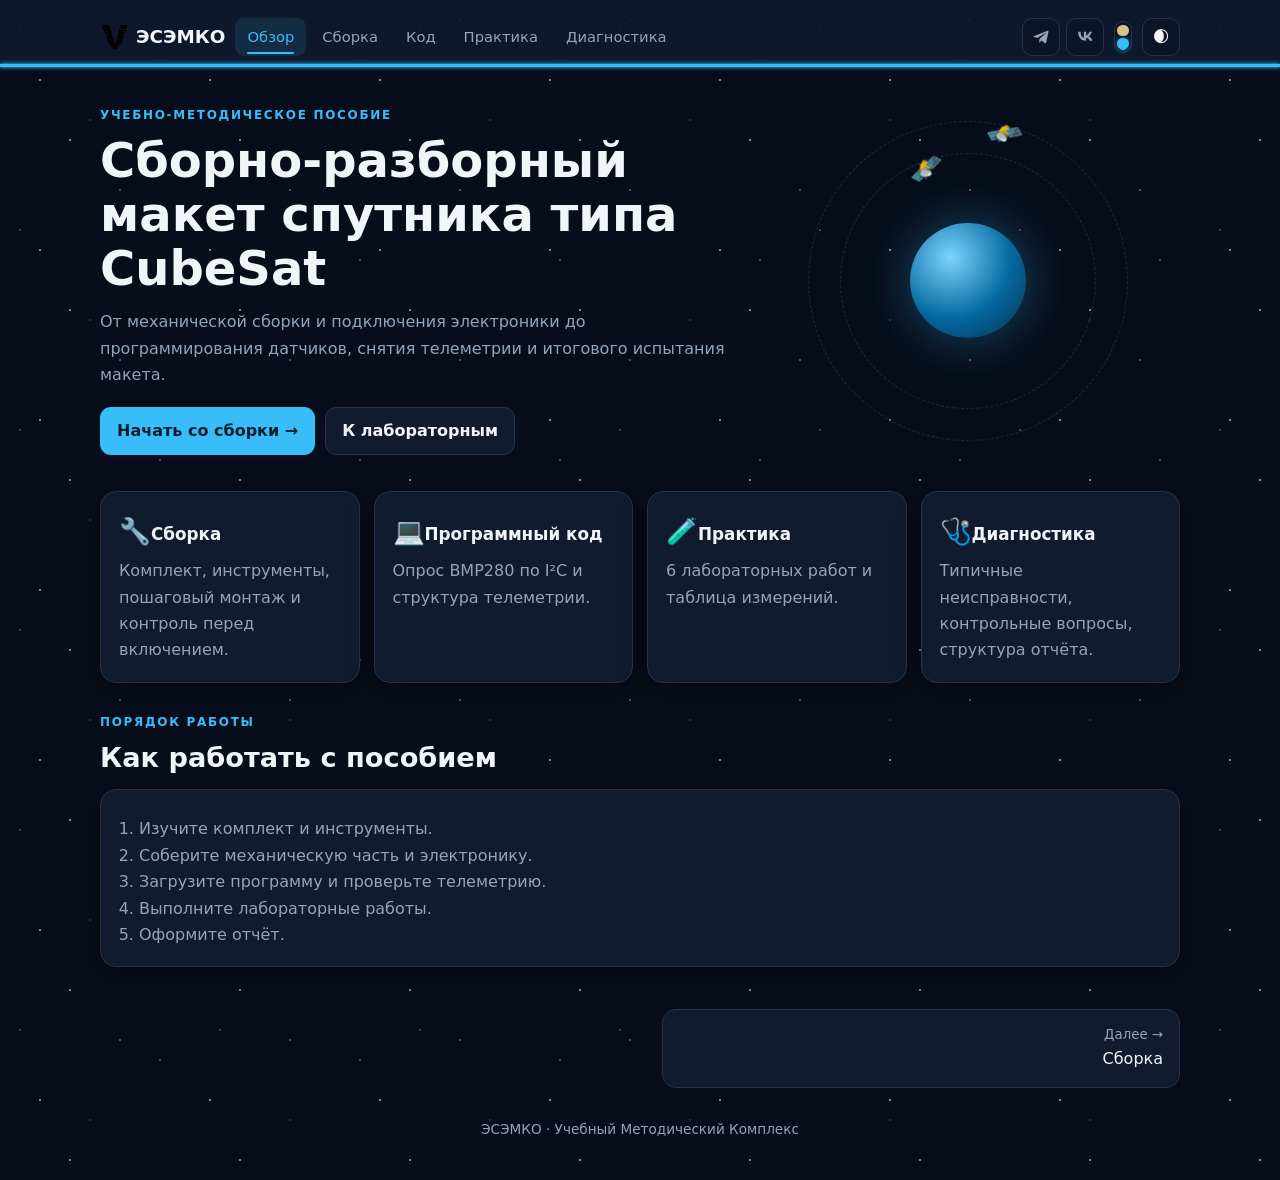
==== Методическое пособие.html @ f8ab164d "Add CubeSat site and GitHub Pages workflow" ====
<!DOCTYPE html>
<html lang="ru"><head><meta charset="UTF-8"><meta name="viewport" content="width=device-width,initial-scale=1">
<title>Методическое пособие · CubeSat</title>
<script>try{var t=localStorage.getItem('cs-theme');if(t)document.documentElement.dataset.theme=t}catch(e){}</script>
<link rel="stylesheet" href="style.css"></head>
<body><main class="wrap">
<div class="hero"><div>
<div class="eyebrow">УЧЕБНО-МЕТОДИЧЕСКОЕ ПОСОБИЕ</div>
<h1>Сборно-разборный макет спутника типа CubeSat</h1>
<p>От механической сборки и подключения электроники до программирования датчиков, снятия телеметрии и итогового испытания макета.</p>
<div class="btns"><a class="btn p" href="assembly/assembly.html">Начать со сборки →</a><a class="btn" href="practice/practice.html">К лабораторным</a></div></div>
<div class="orbit"><div class="ring r2"><span class="sat">🛰️</span></div><div class="ring r1"><span class="sat">🛰️</span></div><div class="earth"></div></div></div>
<div class="grid">
<a class="card" href="assembly/assembly.html"><span class="ico">🔧</span><h3 class="link">Сборка</h3><p>Комплект, инструменты, пошаговый монтаж и контроль перед включением.</p></a>
<a class="card" href="code/code.html"><span class="ico">💻</span><h3 class="link">Программный код</h3><p>Опрос BMP280 по I²C и структура телеметрии.</p></a>
<a class="card" href="practice/practice.html"><span class="ico">🧪</span><h3 class="link">Практика</h3><p>6 лабораторных работ и таблица измерений.</p></a>
<a class="card" href="diag/diag.html"><span class="ico">🩺</span><h3 class="link">Диагностика</h3><p>Типичные неисправности, контрольные вопросы, структура отчёта.</p></a></div>
<section><div class="tag">ПОРЯДОК РАБОТЫ</div><h2>Как работать с пособием</h2>
<div class="card"><ol class="l"><li>Изучите комплект и инструменты.</li><li>Соберите механическую часть и электронику.</li><li>Загрузите программу и проверьте телеметрию.</li><li>Выполните лабораторные работы.</li><li>Оформите отчёт.</li></ol></div></section>
</main><script src="app.js"></script></body></html>
---- style.css ----
:root{--bg:#070d1a;--panel:#111b2e;--soft:#0c1526;--text:#f1f5f9;--muted:#93a4ba;--accent:#38bdf8;--accent-t:rgba(56,189,248,.12);--ok:#4ade80;--warn:#fbbf24;--line:#233350;--code:#050a14;--star:#fff;--sh:0 8px 24px rgba(0,0,0,.35)}
:root[data-theme=light]{--bg:#dbe4ef;--panel:#e7eef6;--soft:#d2dbe7;--text:#0b1322;--muted:#46586e;--accent:#0b6ba8;--accent-t:rgba(11,107,168,.1);--ok:#16803f;--warn:#a16207;--line:#bec9d8;--star:#0b6ba8;--sh:0 6px 20px rgba(11,19,36,.16)}
:root[data-palette=beige]{--bg:#1b150d;--panel:#2b2215;--soft:#211a10;--text:#f6efe3;--muted:#c0b196;--accent:#e5cb9d;--accent-t:rgba(229,203,157,.14);--ok:#c2ae65;--warn:#dcbb68;--line:#453722;--code:#0e0a05;--star:#e5cb9d;--sh:0 8px 24px rgba(0,0,0,.4)}
:root[data-theme=light][data-palette=beige]{--bg:#f2ebdc;--panel:#f9f4ea;--soft:#ece3d0;--text:#322a1c;--muted:#7a6d59;--accent:#b29055;--accent-t:rgba(178,144,85,.12);--ok:#94842f;--warn:#ac8335;--line:#d5c7ab;--star:#b29055;--sh:0 6px 20px rgba(80,65,30,.16)}
*{box-sizing:border-box}
html{scroll-behavior:smooth}
body{margin:0;background:var(--bg);color:var(--text);font:16px/1.65 system-ui,-apple-system,"Segoe UI",Roboto,Arial,sans-serif;animation:pagein .5s ease both;transition:opacity .22s,transform .22s}
body.leave{opacity:0;transform:translateY(-8px)}
@keyframes pagein{from{opacity:0;transform:translateY(12px)}to{opacity:1;transform:none}}
body::before,body::after{content:"";position:fixed;inset:0;z-index:-1;pointer-events:none;background-repeat:repeat}
body::before{background-image:radial-gradient(1.5px 1.5px at 20px 30px,var(--star),transparent),radial-gradient(1px 1px at 90px 120px,var(--star),transparent),radial-gradient(1.5px 1.5px at 160px 60px,var(--star),transparent);background-size:200px 200px;opacity:.45;animation:drift 80s linear infinite}
body::after{background-image:radial-gradient(1.5px 1.5px at 40px 80px,var(--star),transparent),radial-gradient(1px 1px at 120px 20px,var(--star),transparent),radial-gradient(1.5px 1.5px at 70px 140px,var(--star),transparent);background-size:170px 170px;animation:twinkle 4s ease-in-out infinite alternate}
@keyframes drift{to{background-position:200px 400px}}
@keyframes twinkle{from{opacity:.1}to{opacity:.55}}
#meteors{position:fixed;inset:0;z-index:-1;pointer-events:none;overflow:hidden}
#meteors i{position:absolute;top:0;left:0;width:2px;height:100px;background:linear-gradient(to bottom,rgba(255,255,255,0),rgba(255,255,255,.85));border-radius:2px;transform:rotate(45deg);opacity:0}
:root[data-theme=light] #meteors i{background:linear-gradient(to bottom,rgba(11,107,168,0),rgba(11,107,168,.75))}
:root[data-theme=light][data-palette=beige] #meteors i{background:linear-gradient(to bottom,rgba(255,140,0,0),rgba(255,140,0,.9))}
#meteors i.run{animation:metaburst .7s ease-out forwards}
#meteors i.big{width:8px;border-radius:4px;background:radial-gradient(circle at 100% 100%,#fff,transparent 60%),linear-gradient(to bottom,rgba(255,255,255,0),rgba(255,255,255,.95));box-shadow:0 0 12px rgba(255,255,255,.8),0 0 30px rgba(255,255,255,.4)}
:root[data-theme=light] #meteors i.big{background:radial-gradient(circle at 100% 100%,#38bdf8,transparent 60%),linear-gradient(to bottom,rgba(11,107,168,0),rgba(11,107,168,.9));box-shadow:0 0 12px rgba(11,107,168,.7),0 0 30px rgba(11,107,168,.35)}
:root[data-theme=light][data-palette=beige] #meteors i.big{background:radial-gradient(circle at 100% 100%,#ff8c00,transparent 60%),linear-gradient(to bottom,rgba(255,140,0,0),rgba(255,140,0,.95));box-shadow:0 0 12px rgba(255,140,0,.8),0 0 30px rgba(255,140,0,.4)}
#meteors i.big.run{animation:metaburst 1.4s ease-out forwards}
@keyframes metaburst{0%{opacity:0;transform:translate3d(0,0,0) rotate(45deg)}12%{opacity:.95}100%{opacity:0;transform:translate3d(-440px,440px,0) rotate(45deg)}}
.wrap{width:min(1080px,100% - 28px);margin:0 auto}
header.top{position:sticky;top:0;z-index:10;background:color-mix(in srgb,var(--panel) 88%,transparent);backdrop-filter:blur(10px);border-bottom:1px solid var(--line)}
header.top::after{content:"";position:absolute;left:0;right:0;bottom:-2px;height:3px;background:var(--accent);box-shadow:0 0 2px var(--accent),0 0 5px var(--accent)}
:root[data-theme=light] header.top::after{background:#0b1322;box-shadow:0 0 0 rgba(0,0,0,0)}
.soc{display:flex;gap:6px;align-items:center}
.soc-ic{display:inline-flex;align-items:center;justify-content:center;width:38px;height:38px;border:1px solid var(--line);background:var(--soft);border-radius:10px;color:var(--muted);text-decoration:none;transition:color .2s,border-color .2s,background .2s;flex:none}
.soc-ic:hover{color:var(--accent);border-color:var(--accent);background:var(--accent-t)}
.pal{position:relative;width:18px;height:32px;border:1px solid var(--line);border-radius:10px;background:var(--soft);cursor:pointer;flex:none;transition:background-color .4s,border-color .4s}
.pal::before{content:"";position:absolute;left:2px;right:2px;top:3px;height:11px;border-radius:6px;background:#e0c08a;box-shadow:none;transition:box-shadow .2s ease}
.pal::after{content:"";position:absolute;left:2px;right:2px;bottom:3px;height:11px;border-radius:6px;background:#38bdf8;box-shadow:none;transition:box-shadow .2s ease}
:root[data-palette=beige] .pal::before{box-shadow:0 0 6px rgba(224,192,138,.8),0 0 12px rgba(224,192,138,.4)}
:root[data-palette=blue] .pal::after{box-shadow:0 0 6px rgba(56,189,248,.8),0 0 12px rgba(56,189,248,.4)}
.pal .knob{position:absolute;left:3px;right:3px;height:11px;border-radius:6px;top:17px;transition:top .3s ease}
:root[data-palette=blue] .pal .knob,.pal .knob{background:#38bdf8;border:1px solid #38bdf8;box-shadow:0 0 6px rgba(56,189,248,.7)}
:root[data-palette=beige] .pal .knob{top:3px;background:#e0c08a;border-color:#e0c08a;box-shadow:0 0 6px rgba(224,192,138,.7)}
.bar{display:flex;align-items:center;gap:10px;padding:18px 0 9px}
.logo{font-weight:800;text-decoration:none;color:var(--text);white-space:nowrap;font-size:1.15rem;display:flex;align-items:center}
.logo img{transition:opacity 2s ease;opacity:1}
.logo:hover{color:var(--accent)}
nav{display:flex;gap:4px;overflow-x:auto;flex:1;scrollbar-width:none}
nav a{position:relative;padding:7px 12px;border-radius:9px;color:var(--muted);text-decoration:none;white-space:nowrap;font-size:.92rem;transition:.2s}
nav a:hover{background:var(--accent-t);color:var(--accent)}
nav a.on{color:var(--accent);background:var(--accent-t)}
nav a.on::after{content:"";position:absolute;left:12px;right:12px;bottom:2px;height:2px;border-radius:2px;background:var(--accent);animation:grow .4s ease both;transform-origin:left}
@keyframes grow{from{transform:scaleX(0)}}
button{font:inherit;color:inherit;cursor:pointer}
.ic{border:1px solid var(--line);background:var(--soft);border-radius:10px;width:38px;height:38px;transition:color .2s,border-color .2s,background .2s}
.ic:hover{color:var(--accent);border-color:var(--accent);background:var(--accent-t)}
.ic.flip{transform:rotate(180deg)}
.ic:active{transform:rotate(180deg) scale(.92)}
.ic span{display:inline-block}
.ic.filling span{animation:fillmoon .5s ease}
@keyframes fillmoon{0%{transform:scale(.6) rotate(-120deg);opacity:.2}60%{transform:scale(1.15) rotate(10deg);opacity:1}100%{transform:scale(1) rotate(0)}}
body.theming,body.theming *{transition-property:background-color,color,border-color,box-shadow,fill,stroke,text-decoration-color,accent-color,filter!important;transition-duration:.4s!important;transition-delay:0s!important;transition-timing-function:ease!important}
body.theming .card,body.theming .card .link::after,body.theming .link::after,body.theming .earth{transition-property:background-color,color,border-color,box-shadow,background!important;transition-duration:.4s!important;transition-delay:0s!important}
body.theming .pal .knob,body.theming .pal::before,body.theming .pal::after{transition:none!important}
.hero{display:grid;grid-template-columns:1.2fr .8fr;gap:20px;align-items:center;padding:40px 0 20px}
.eyebrow,.tag{color:var(--accent);font-weight:800;font-size:.75rem;letter-spacing:.14em}
h1{font-size:clamp(1.9rem,5vw,3rem);line-height:1.12;margin:8px 0 14px}
h2{font-size:1.7rem;margin:4px 0 8px}
h3{margin:0 0 6px;font-size:1.05rem}
p{margin:0 0 12px;color:var(--muted)}
section,.page{padding:30px 0 6px}
.btns{display:flex;gap:10px;flex-wrap:wrap;margin-top:18px}
.btn{display:inline-block;padding:10px 16px;border-radius:11px;border:1px solid var(--line);background:var(--panel);color:var(--text);text-decoration:none;font-weight:700;transition:.2s}
.btn:hover{transform:translateY(-2px);border-color:var(--accent)}
.btn.p{background:var(--accent);color:#04202e;border-color:transparent}
:root[data-theme=light] .btn.p{background:#38bdf8;color:#04202e;border-color:transparent}
:root[data-theme=light][data-palette=beige] .btn.p{background:#e5cb9d;color:#2a2115;border-color:transparent}
.orbit{position:relative;width:min(320px,80vw);aspect-ratio:1;margin:0 auto}
.earth{position:absolute;inset:32%;border-radius:50%;background:radial-gradient(circle at 35% 30%,#7dd3fc,#0369a1 55%,#082f49);box-shadow:0 0 50px rgba(56,189,248,.35);--glow:rgba(56,189,248,.6);animation:glow 4s ease-in-out infinite alternate;transition:transform .25s ease,background-color .4s ease,box-shadow .4s ease;cursor:pointer}
:root[data-palette=beige] .earth{background:radial-gradient(circle at 35% 30%,#f4e3c0,#c9a86a 55%,#6d5426);box-shadow:0 0 50px rgba(229,203,157,.4);--glow:rgba(229,203,157,.6)}
:root[data-theme=light] .earth{background:radial-gradient(circle at 35% 30%,#bde3f8,#0f7ab8 55%,#06395f);box-shadow:0 0 40px rgba(11,107,168,.3)}
:root[data-theme=light][data-palette=beige] .earth{background:radial-gradient(circle at 35% 30%,#f6e8c8,#c49a5e 55%,#7c5f24);box-shadow:0 0 40px rgba(178,144,85,.35);--glow:rgba(178,144,85,.6)}
.orbit.hold .earth{transform:scale(1.1)}
@keyframes glow{to{box-shadow:0 0 80px var(--glow)}}
.ring{position:absolute;border:1px dashed var(--line);border-radius:50%;will-change:transform}
.ring.r1{inset:10%}.ring.r2{inset:0}
.sat{position:absolute;top:-14px;left:calc(50% - 14px);font-size:26px;transform:rotate(-45deg)}
.grid{display:grid;grid-template-columns:repeat(auto-fit,minmax(250px,1fr));gap:14px;margin-top:16px}
.card{display:block;background:var(--panel);border:1px solid var(--line);border-radius:16px;padding:18px;box-shadow:var(--sh);color:inherit;text-decoration:none;transition:transform .25s,border-color .25s}
a.card:hover,.card:hover{transform:translateY(-4px);border-color:var(--accent)}
.card .link{position:relative;display:inline-block}
.card .link::after{content:"";position:absolute;left:0;right:0;bottom:-4px;height:2px;border-radius:2px;background:var(--accent);transform:scaleX(0);transform-origin:left;transition:transform .3s ease,opacity .3s ease,background-color .4s ease;opacity:0}
.card:hover .link::after{transform:scaleX(1);transform-origin:left;opacity:1}
.card p:last-child{margin:0}
.ico{font-size:1.6rem;display:inline-block;margin-bottom:6px;transition:transform .3s}
.card:hover .ico{transform:scale(1.2) rotate(-8deg)}
.tw{overflow-x:auto;border:1px solid var(--line);border-radius:14px;background:var(--panel);margin-top:14px}
table{width:100%;border-collapse:collapse;min-width:520px}
th,td{text-align:left;padding:10px 13px;border-bottom:1px solid var(--line);vertical-align:top}
th{font-size:.74rem;letter-spacing:.07em;text-transform:uppercase;color:var(--muted);background:var(--soft)}
tbody tr{transition:background .2s}tbody tr:hover{background:var(--accent-t)}
tr:last-child td{border-bottom:0}
.note{margin:16px 0;padding:13px 16px;border-left:4px solid var(--accent);background:var(--accent-t);border-radius:0 12px 12px 0}
.note.w{border-color:var(--warn)}
:root[data-palette=beige] .note.w{border-color:#c24b3a;background:rgba(194,75,58,.14)}
:root[data-theme=light][data-palette=beige] .note.w{border-color:#b0322a;background:rgba(176,50,42,.12)}
.prog{height:9px;background:var(--line);border-radius:9px;overflow:hidden;margin:10px 0 8px}
.prog i{display:block;height:100%;width:0;background:linear-gradient(90deg,var(--accent),var(--ok));transition:width .5s cubic-bezier(.3,1.3,.5,1)}
:root[data-palette=beige] .prog i{background:linear-gradient(90deg,#d9ae6b,#6fae54)}
:root[data-theme=light][data-palette=beige] .prog i{background:linear-gradient(90deg,#c08a3e,#3f9d52)}
.step{display:grid;grid-template-columns:42px 1fr;gap:14px;background:var(--panel);border:1px solid var(--line);border-radius:15px;padding:15px;margin-bottom:11px;transition:border-color .3s}
.num{width:38px;height:38px;border-radius:11px;background:var(--accent);color:#04202e;display:grid;place-items:center;font-weight:800;transition:.3s}
.step.done{border-color:var(--ok)}
.step.done .num{background:var(--ok);animation:pop .45s ease}
:root[data-theme=light] .step.done .num{background:#22a24a;box-shadow:0 0 10px rgba(34,162,74,.5)}
:root[data-palette=beige] .step.done .num{background:#3f9d52;box-shadow:0 0 10px rgba(63,157,82,.6)}
:root[data-theme=light][data-palette=beige] .step.done .num{background:#208f3e;box-shadow:0 0 10px rgba(32,143,62,.5)}
@keyframes pop{50%{transform:scale(1.3) rotate(8deg)}}
.step label{display:flex;gap:9px;align-items:flex-start;color:var(--muted);margin:4px 0;cursor:pointer;transition:color .2s}
.step input{margin-top:6px;accent-color:var(--ok);width:17px;height:17px;flex:none}
.step input:checked+span{color:var(--text);text-decoration:line-through;text-decoration-color:var(--ok)}
.tabs{display:flex;gap:8px;margin:14px 0 0}
.tab{padding:8px 14px;border:1px solid var(--line);background:var(--panel);border-radius:10px;color:var(--muted);transition:.2s}
.tab.on{background:var(--accent);color:#04202e;border-color:var(--accent)}
.alt-editor{display:flex;gap:0;align-items:stretch}
.alt-editor>.editor{flex:1;min-width:0;margin-top:12px}
.alt-sep{width:14px;flex:none;position:relative}
.alt-sep::after{content:"";position:absolute;left:50%;top:0;bottom:0;width:2px;background:var(--line);transform:translateX(-50%)}
@media(max-width:900px){.alt-editor{flex-direction:column}.alt-sep{width:100%;height:14px}.alt-sep::after{left:0;right:0;top:50%;width:auto;height:2px;transform:translateY(-50%)}}
.pn{display:none;margin-top:12px}.pn.on{display:block;animation:pagein .35s ease both}
.code{position:relative;background:var(--code);border-radius:14px;overflow:hidden;border:1px solid var(--line)}
.editor{margin-top:12px;border:1px solid var(--line);border-radius:14px;overflow:hidden;background:var(--code);position:relative}
.ed-filebar{display:flex;align-items:center;justify-content:space-between;padding:7px 12px;border-bottom:1px solid var(--line);background:rgba(148,163,184,.1);font-size:.78rem;color:var(--muted)}
#ed-filename{font-weight:700;color:var(--accent);white-space:nowrap;overflow:hidden;text-overflow:ellipsis;min-width:0}
.ed-fb-right{position:relative;flex:none;margin-left:12px}
#ed-history{font-size:.72rem;padding:4px 8px}
.ed-hist-menu{display:none;position:absolute;top:calc(100% + 4px);right:0;z-index:30;min-width:230px;background:var(--panel);border:1px solid var(--line);border-radius:10px;box-shadow:var(--sh);padding:4px}
.ed-hist-menu.open{display:block}
.ed-hist-item{padding:8px 10px;cursor:pointer;font-size:.78rem;color:var(--muted);border-radius:6px;white-space:nowrap}
.ed-hist-item:hover{background:var(--accent-t);color:var(--accent)}
.edbox{position:relative}
.edbox pre,.edbox textarea{white-space:pre;overflow:auto;margin:0;padding:16px;font:.86rem/1.6 Consolas,Menlo,monospace;border:0;outline:0;min-height:260px}
.edbox pre{position:absolute;inset:0;margin:0;color:#dbeafe;pointer-events:none;overflow:hidden;z-index:0;background:transparent;white-space:pre-wrap;word-wrap:break-word}
.edbox textarea{position:relative;z-index:1;width:100%;background:transparent;color:transparent;caret-color:#e2e8f0;resize:vertical;min-height:260px}
.edbox pre .kw{color:#7dd3fc;font-weight:700}
.edbox pre .tp{color:#c084fc}
.edbox pre .fn{color:#86efac}
.edbox pre .num{color:#fbbf24}
.edbox pre .str{color:#fca5a5}
.edbox pre .cm{color:#64748b;font-style:italic}
.edbox pre .err{background:rgba(248,113,113,.25);border-bottom:2px solid #f87171}
.edbox pre .unk{color:#fca5a5}
.sug{position:absolute;z-index:20;display:none;min-width:200px;max-height:180px;overflow:auto;background:var(--panel);border:1px solid var(--line);border-radius:10px;box-shadow:var(--sh)}
.sug .sug-i{padding:6px 10px;cursor:pointer;font:.8rem/1.4 Consolas,Menlo,monospace;color:var(--muted)}
.sug .sug-i.sel{background:var(--accent-t);color:var(--accent)}
.edwrap{display:flex;align-items:stretch}
.edwrap .edbox{flex:1;min-width:0}
.files-panel{width:190px;flex:none;border-left:1px solid var(--line);background:rgba(148,163,184,.06);display:flex;flex-direction:column;align-self:stretch;overflow:hidden}
.files-panel.collapsed{width:30px}
.files-panel.collapsed .fp-body{display:none}
.fp-head{display:flex;align-items:center;justify-content:space-between;padding:8px 10px;font-weight:700;font-size:.8rem;letter-spacing:.04em;cursor:pointer;border-bottom:1px solid var(--line);color:var(--muted);white-space:nowrap;flex:none}
.files-panel.collapsed .fp-head{writing-mode:vertical-rl;border-bottom:0;border-right:1px solid var(--line);justify-content:center;padding:8px 4px}
.fp-tog{transition:transform .2s}
.files-panel.collapsed .fp-tog{transform:rotate(-90deg)}
.fp-body{padding:8px;overflow:auto;flex:1}
.fp-info{font-size:.72rem;color:var(--muted);margin-bottom:6px;line-height:1.4}
.fp-actions{display:flex;gap:6px;margin-bottom:8px;flex-wrap:wrap}
.fp-actions .cp2{flex:1;white-space:nowrap;font-size:.72rem;padding:5px 6px}
#fp-list{list-style:none;margin:0;padding:0}
#fp-list li{padding:6px 8px;border-radius:6px;cursor:pointer;font-size:.8rem;color:var(--muted);white-space:nowrap;overflow:hidden;text-overflow:ellipsis;transition:background .15s,color .15s;display:flex;align-items:center;gap:6px}
#fp-list li:hover{background:var(--accent-t);color:var(--accent)}
#fp-list li.cur{background:var(--accent-t);color:var(--accent);font-weight:700}
#fp-list li .rename{flex:none;cursor:pointer;opacity:.55;font-size:.85rem;display:none}
#fp-list li:hover .rename{display:inline-block}
#fp-list li .rename:hover{opacity:1;color:var(--accent)}
#fp-list li input{flex:1;min-width:0;background:var(--soft);border:1px solid var(--line);border-radius:5px;color:var(--text);font-size:.78rem;padding:2px 5px;outline:0}
#fp-list li input:focus{border-color:var(--accent)}
.edbar{display:flex;align-items:center;gap:12px;padding:8px 12px;border-top:1px solid var(--line);background:rgba(148,163,184,.08);color:#e2e8f0;font-size:.78rem}
.edbar span{margin-right:auto}
#ed-err{color:#f87171;font-size:.75rem;white-space:nowrap;overflow:hidden;text-overflow:ellipsis;min-width:0}
.cp2{border:1px solid var(--line);background:rgba(148,163,184,.2);color:#e2e8f0;border-radius:8px;padding:4px 10px;font-size:.78rem;cursor:pointer}
.cp2:hover{border-color:var(--accent);color:var(--accent)}
pre{margin:0;padding:18px;overflow-x:auto;color:#dbeafe;font:.86rem/1.6 Consolas,Menlo,monospace}
.cp{position:absolute;top:8px;right:8px;background:rgba(148,163,184,.2);border:0;color:#e2e8f0;border-radius:8px;padding:4px 10px;font-size:.78rem}
details.lab{background:var(--panel);border:1px solid var(--line);border-radius:15px;padding:14px 17px;margin-bottom:10px;transition:border-color .2s}
details.lab[open]{border-color:var(--accent)}
details.lab summary{font-weight:700;cursor:pointer}
details.lab summary span{color:var(--accent);font-size:.75rem;letter-spacing:.1em;margin-right:8px}
details.lab[open] ul{animation:pagein .35s ease both}
ul.l,ol.l,details.lab ul{padding-left:20px;color:var(--muted);margin:8px 0 0}
td input{width:100%;min-width:70px;padding:6px 8px;border:1px solid var(--line);border-radius:8px;background:var(--soft);color:var(--text);font:inherit;transition:border-color .2s}
td input:focus{outline:0;border-color:var(--accent)}
.stats{display:grid;grid-template-columns:repeat(auto-fit,minmax(120px,1fr));gap:10px;margin-top:12px}
.stat{background:var(--soft);border:1px solid var(--line);border-radius:12px;padding:10px 12px}
.stat b{display:block;font-size:1.15rem}.stat span{color:var(--muted);font-size:.8rem}
.stat b.bump{animation:pop .3s}
.pager{display:flex;justify-content:space-between;gap:10px;margin:36px 0 10px}
.pager a{flex:1;max-width:48%;padding:14px 16px;border:1px solid var(--line);border-radius:14px;background:var(--panel);color:var(--text);text-decoration:none;transition:.25s}
.pager a:hover{border-color:var(--accent);transform:translateY(-3px)}
.pager a.next{text-align:right;margin-left:auto}
.pager small{display:block;color:var(--muted)}
footer{padding:20px 0 40px;color:var(--muted);font-size:.85rem;text-align:center}
.rv{opacity:0;transform:translateY(22px);transition:opacity .6s ease var(--d,0ms),transform .6s ease var(--d,0ms)}
.rv.in{opacity:1;transform:none}
@media(max-width:760px){.hero{grid-template-columns:1fr}.logo span{display:none}}
@media(prefers-reduced-motion:reduce){*,*::before,*::after{animation:none!important;transition:none!important}.rv{opacity:1;transform:none}}
.renders{display:grid;grid-template-columns:repeat(auto-fill,minmax(150px,1fr));gap:14px;margin:14px 0 6px}
.rnd{background:var(--panel);border:1px solid var(--line);border-radius:14px;padding:12px;text-align:center;transition:border-color .25s,transform .25s}
.rnd:hover{border-color:var(--accent);transform:translateY(-3px)}
.rnd-img{aspect-ratio:1;display:flex;align-items:center;justify-content:center;background:var(--soft);border:1px dashed var(--line);border-radius:10px;margin-bottom:10px;overflow:hidden}
.rnd-img img{width:100%;height:100%;object-fit:contain}
.rnd-img .ph{color:var(--muted);font-size:.85rem}
.rnd-name{font-weight:700;font-size:.95rem}
.rnd-name sub{color:var(--muted);font-weight:400}
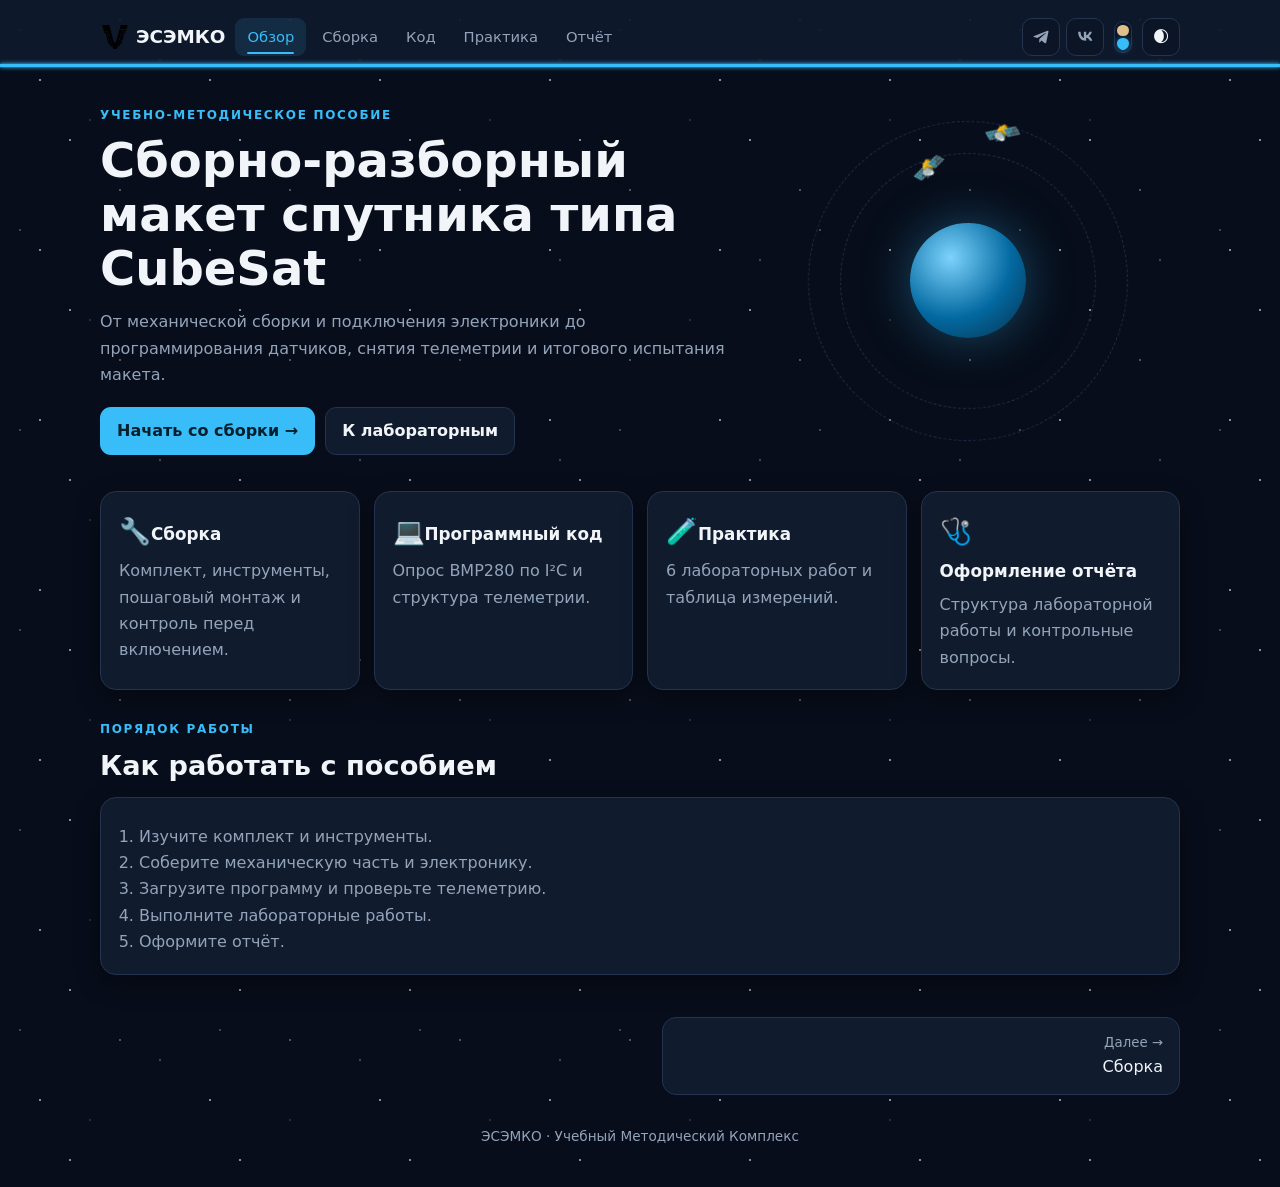
==== commit 7eb4b946: "bygaga" ====
--- a/Методическое пособие.html
+++ b/Методическое пособие.html
@@ -14,7 +14,7 @@
 <a class="card" href="assembly/assembly.html"><span class="ico">🔧</span><h3 class="link">Сборка</h3><p>Комплект, инструменты, пошаговый монтаж и контроль перед включением.</p></a>
 <a class="card" href="code/code.html"><span class="ico">💻</span><h3 class="link">Программный код</h3><p>Опрос BMP280 по I²C и структура телеметрии.</p></a>
 <a class="card" href="practice/practice.html"><span class="ico">🧪</span><h3 class="link">Практика</h3><p>6 лабораторных работ и таблица измерений.</p></a>
-<a class="card" href="diag/diag.html"><span class="ico">🩺</span><h3 class="link">Диагностика</h3><p>Типичные неисправности, контрольные вопросы, структура отчёта.</p></a></div>
+<a class="card" href="diag/diag.html"><span class="ico">🩺</span><h3 class="link">Оформление отчёта</h3><p>Структура лабораторной работы и контрольные вопросы.</p></a></div>
 <section><div class="tag">ПОРЯДОК РАБОТЫ</div><h2>Как работать с пособием</h2>
 <div class="card"><ol class="l"><li>Изучите комплект и инструменты.</li><li>Соберите механическую часть и электронику.</li><li>Загрузите программу и проверьте телеметрию.</li><li>Выполните лабораторные работы.</li><li>Оформите отчёт.</li></ol></div></section>
 </main><script src="app.js"></script></body></html>
--- a/style.css
+++ b/style.css
@@ -115,9 +115,40 @@
 .step label{display:flex;gap:9px;align-items:flex-start;color:var(--muted);margin:4px 0;cursor:pointer;transition:color .2s}
 .step input{margin-top:6px;accent-color:var(--ok);width:17px;height:17px;flex:none}
 .step input:checked+span{color:var(--text);text-decoration:line-through;text-decoration-color:var(--ok)}
+.step:has(input:checked){text-decoration:line-through;text-decoration-color:var(--ok)}
+.step:has(input:checked) .num{text-decoration:none!important}
+.step.done .num{background:var(--ok);animation:pop .45s ease}
+.step-assembly{position:relative;cursor:pointer;display:grid;grid-template-columns:42px 1fr 140px;gap:14px;align-items:start;padding-top:15px}
+.step-assembly .num{margin-top:0}
+.step-assembly .step-body h3{margin:0 0 4px}
+.step-assembly .step-text{margin:0;color:var(--muted);transition:color .3s}
+.step-assembly .step-img{margin:0;justify-self:end;width:140px;border:1px solid var(--line);border-radius:12px;padding:8px;text-align:center;background:var(--soft)}
+.step-assembly .step-img .rnd-img{aspect-ratio:1}
+.step-assembly .step-img .rnd-img .ph{font-size:.68rem}
+.step-assembly .step-toggle{position:absolute;opacity:0;width:1px;height:1px;pointer-events:none;display:none}
+.step-assembly:has(.step-toggle:checked) .step-text{text-decoration:line-through!important;text-decoration-color:var(--ok)}
+.step-assembly,.step-assembly :not(.step-text){text-decoration:none!important}
+.step-assembly:active{transform:scale(.998)}
+@media(max-width:760px){.step-assembly{grid-template-columns:42px 1fr}.step-assembly .step-img{grid-column:2}}
+.step-wrap{display:block}
+.step-img{background:var(--panel);border:1px solid var(--line);border-radius:14px;padding:12px;text-align:center;position:sticky;top:80px}
+.step-img .rnd-img{aspect-ratio:1;display:flex;align-items:center;justify-content:center;background:var(--soft);border:1px dashed var(--line);border-radius:10px;margin-bottom:10px;overflow:hidden}
+.step-img .rnd-name{font-weight:700;font-size:.85rem;color:var(--text)}
+@media(max-width:760px){.step-wrap{grid-template-columns:1fr}.step-img{position:static}}
 .tabs{display:flex;gap:8px;margin:14px 0 0}
 .tab{padding:8px 14px;border:1px solid var(--line);background:var(--panel);border-radius:10px;color:var(--muted);transition:.2s}
 .tab.on{background:var(--accent);color:#04202e;border-color:var(--accent)}
+.wokwi-note{display:flex;align-items:center;gap:10px;margin:14px 0;padding:12px 14px;border:1px solid var(--line);border-radius:12px;background:var(--accent-t);color:var(--text);font-size:.85rem;line-height:1.5;transition:border-color .2s}
+.wokwi-note:hover{border-color:var(--accent)}
+.wokwi-note .wk-ico{font-size:1.4rem;line-height:1.3;flex:none;margin-top:2px}
+.wokwi-note b{color:var(--accent)}
+.wokwi-note .wk-txt{color:var(--muted)}
+.wokwi-note>div{flex:1;min-width:0}
+.wk-go{display:inline-flex;align-items:center;gap:5px;flex:none;padding:7px 12px;border:1px solid var(--line);border-radius:9px;background:#fff;color:#0b1322;font-size:.8rem;font-weight:800;box-shadow:var(--sh);cursor:pointer;text-decoration:none;transition:background .2s,color .2s,box-shadow .2s}
+.wk-go:hover{background:rgba(255,255,255,.85);color:#0b1322;box-shadow:none}
+.wk-go b{color:inherit}
+.wk-btn{display:inline-flex;align-items:center;justify-content:center;width:26px;height:26px;border:1px solid var(--line);background:var(--soft);border-radius:8px;color:var(--muted);text-decoration:none;font-size:.9rem;flex:none;transition:color .2s,border-color .2s,background .2s}
+.wk-btn:hover{color:var(--accent);border-color:var(--accent);background:var(--accent-t)}
 .alt-editor{display:flex;gap:0;align-items:stretch}
 .alt-editor>.editor{flex:1;min-width:0;margin-top:12px}
 .alt-sep{width:14px;flex:none;position:relative}
